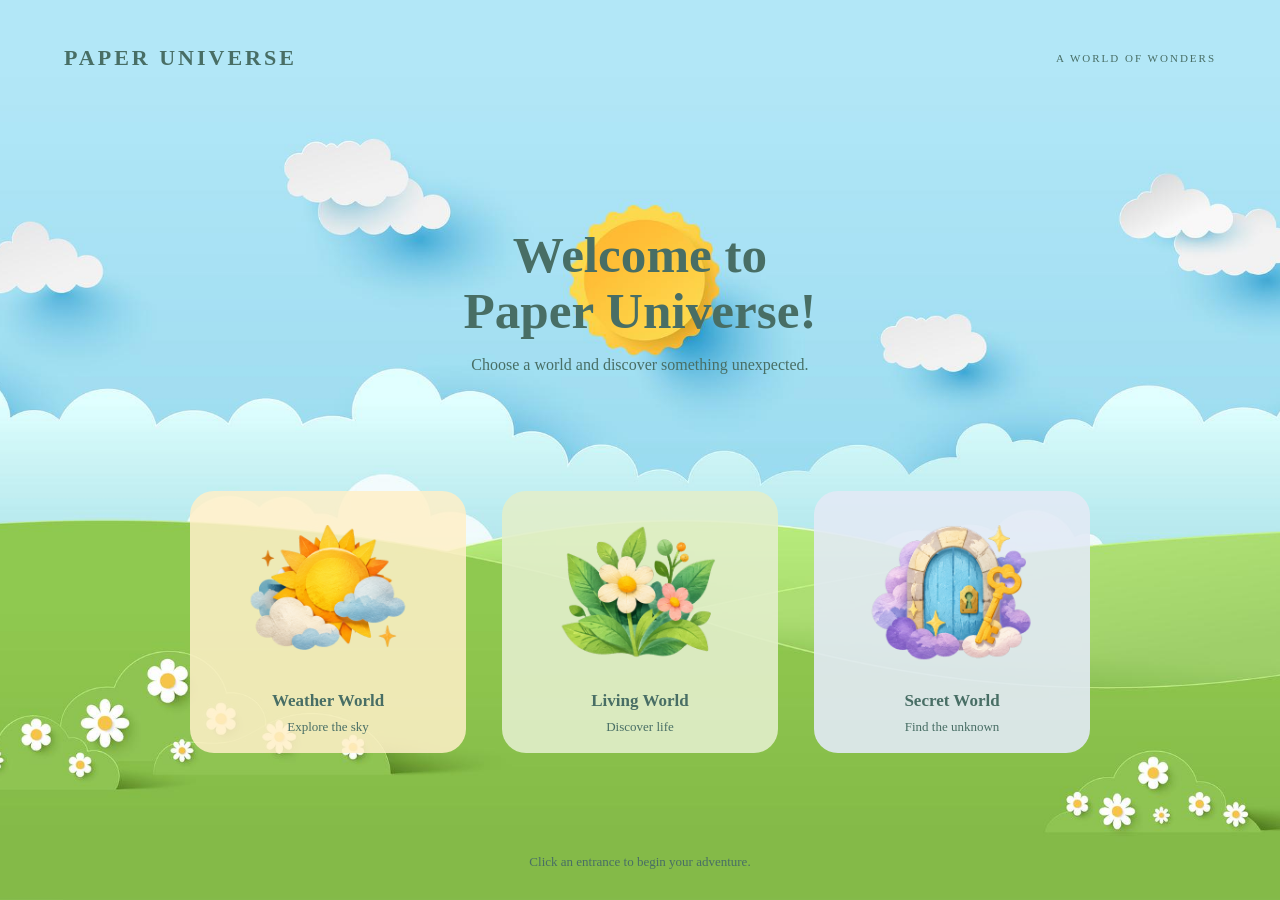
==== index.html @ 3b9266e7 "Add homepage experience Co-authored-by: Copilot <223556219+Copilot@users.noreply.github.com>" ====
<!DOCTYPE html>
<html lang="en">
<head>
    <meta charset="UTF-8">
    <meta name="viewport" content="width=device-width, initial-scale=1.0">

    <title>Paper Universe</title>

    <link rel="stylesheet" href="css/homepage.css">
</head>

<body>

    <main class="home-screen">

        <!-- Header -->
        <header class="header">
            <h1>PAPER UNIVERSE</h1>
            <span>A WORLD OF WONDERS</span>
        </header>

        <!-- Welcome -->
        <section class="welcome">
            <h2>Welcome to<br>Paper Universe!</h2>

            <p>
                Choose a world and discover something unexpected.
            </p>
        </section>

        <!-- World Selection -->
        <section class="world-selection">

            <a href="weather-world/index.html"
               class="world-card weather">

                <img src="assets/weather-entry.png"
                     alt="Paper sun">

                <h3>Weather World</h3>
                <p>Explore the sky</p>
            </a>

            <a href="living-world/index.html"
               class="world-card living">

                <img src="assets/living-entry.png"
                     alt="Paper leaf">

                <h3>Living World</h3>
                <p>Discover life</p>
            </a>

            <a href="secret-world/index.html"
               class="world-card secret">

                <img src="assets/secret-entry.png"
                     alt="Secret paper door">

                <h3>Secret World</h3>
                <p>Find the unknown</p>
            </a>

        </section>

        <!-- Footer -->
        <footer>
            Click an entrance to begin your adventure.
        </footer>

    </main>

    <script src="js/homepage.js"></script>

</body>
</html>
---- css/homepage.css ----
* {
    box-sizing: border-box;
}

body {
    margin: 0;
    font-family: Georgia, serif;
    color: #486E65;
}

.home-screen {
    width: 100%;
    min-height: 100vh;
    padding: 30px 5vw;

    display: flex;
    flex-direction: column;
    align-items: center;
    justify-content: space-between;

    background-image: url("../assets/landscape-bg.png");
    background-size: cover;
    background-position: center;
}

/* Header */

.header {
    width: 100%;
    display: flex;
    justify-content: space-between;
    align-items: center;
}

.header h1 {
    font-size: 22px;
    letter-spacing: 3px;
}

.header span {
    font-size: 11px;
    letter-spacing: 2px;
}

/* Welcome */

.welcome {
    text-align: center;
    margin-top: 2vh;
}

.welcome h2 {
    font-size: clamp(36px, 4vw, 64px);
    line-height: 1.1;
    margin-bottom: 14px;
}

.welcome p {
    font-size: 16px;
}

/* World Selection */

.world-selection {
    width: min(900px, 90%);

    display: grid;
    grid-template-columns: repeat(3, 1fr);
    gap: 36px;

    margin: 20px auto;
}

.world-card {
    text-align: center;
    text-decoration: none;
    color: inherit;

    padding: 18px 12px;
    border-radius: 24px;

    transition: transform 0.3s ease;
}

.world-card img {
    width: 100%;
    height: 170px;
    object-fit: contain;

    transition: transform 0.3s ease;
}

/* Hover Animation */

.world-card:hover {
    transform: translateY(-10px);
}

.world-card:hover img {
    transform: scale(1.08) rotate(-4deg);
}

/* Entrance Colours */

.weather {
    background: rgba(255, 240, 200, 0.85);
}

.living {
    background: rgba(227, 239, 203, 0.9);
}

.secret {
    background: rgba(227, 234, 245, 0.9);
}

/* Text */

.world-card h3 {
    font-size: 17px;
    margin: 8px 0;
}

.world-card p {
    font-size: 13px;
    margin: 0;
}

footer {
    font-size: 13px;
}
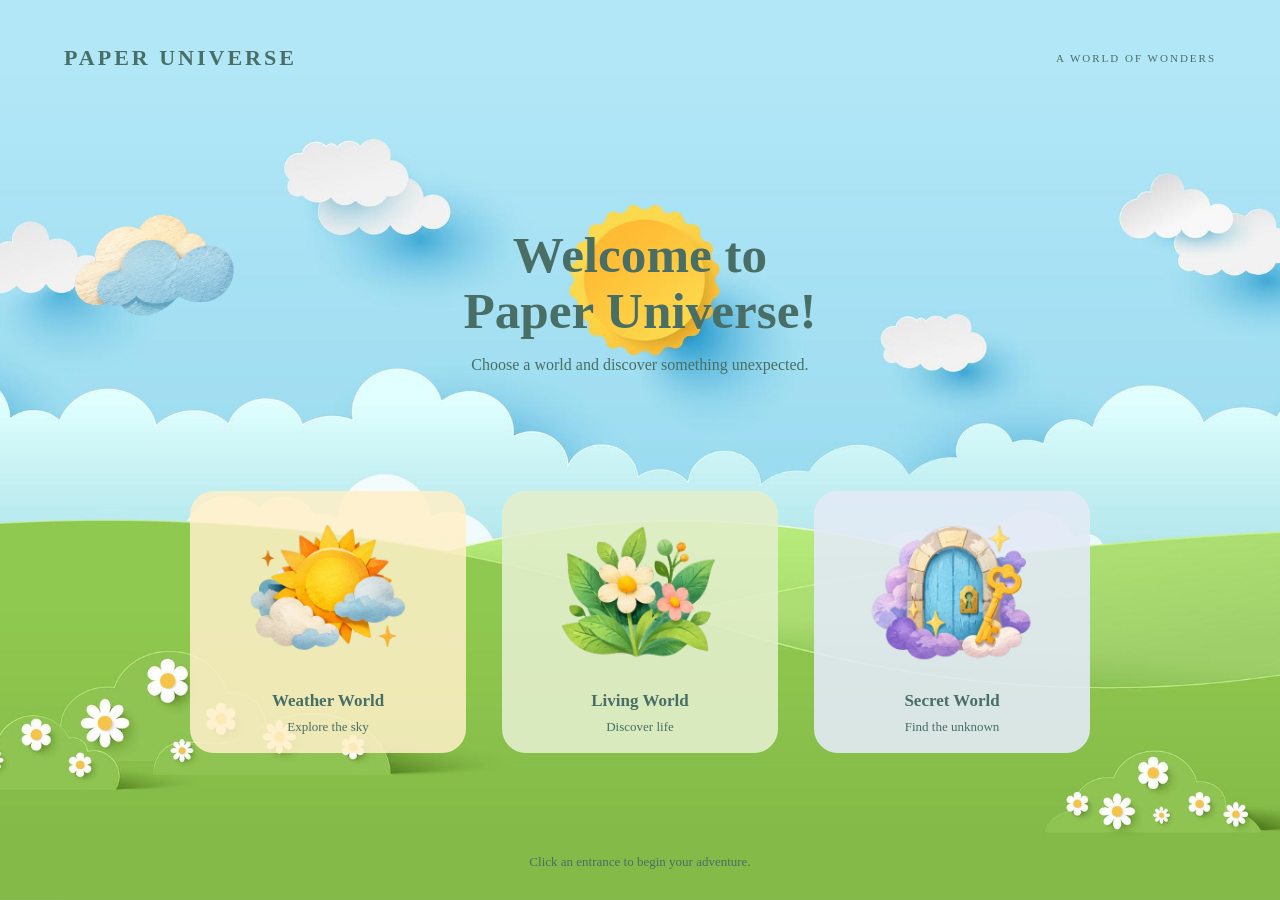
==== commit 7bbfcf35: "feat: create Paper Universe homepage" ====
--- a/index.html
+++ b/index.html
@@ -13,6 +13,10 @@
 <body>
 
     <main class="home-screen">
+
+        <img class="floating-cloud"
+            src="assets/cloud-small-01.png"
+            alt="">
 
         <!-- Header -->
         <header class="header">
--- a/css/homepage.css
+++ b/css/homepage.css
@@ -130,3 +130,44 @@
 footer {
     font-size: 13px;
 }
+
+
+.floating-cloud {
+    position: absolute;
+    top: 18%;
+    left: 5%;
+    width: 180px;
+
+    animation: floatCloud 8s ease-in-out infinite alternate;
+
+    pointer-events: none;
+}
+
+@keyframes floatCloud {
+    from {
+        transform: translateX(0);
+    }
+
+    to {
+        transform: translateX(45px);
+    }
+}
+
+
+.world-card {
+    cursor: pointer;
+    transform-origin: center bottom;
+}
+
+.world-card:hover {
+    transform: translateY(-12px) rotate(-2deg);
+}
+
+.world-card:active {
+    transform: translateY(-3px) scale(0.97);
+}
+
+.world-card:focus-visible {
+    outline: 3px dashed #486E65;
+    outline-offset: 5px;
+}
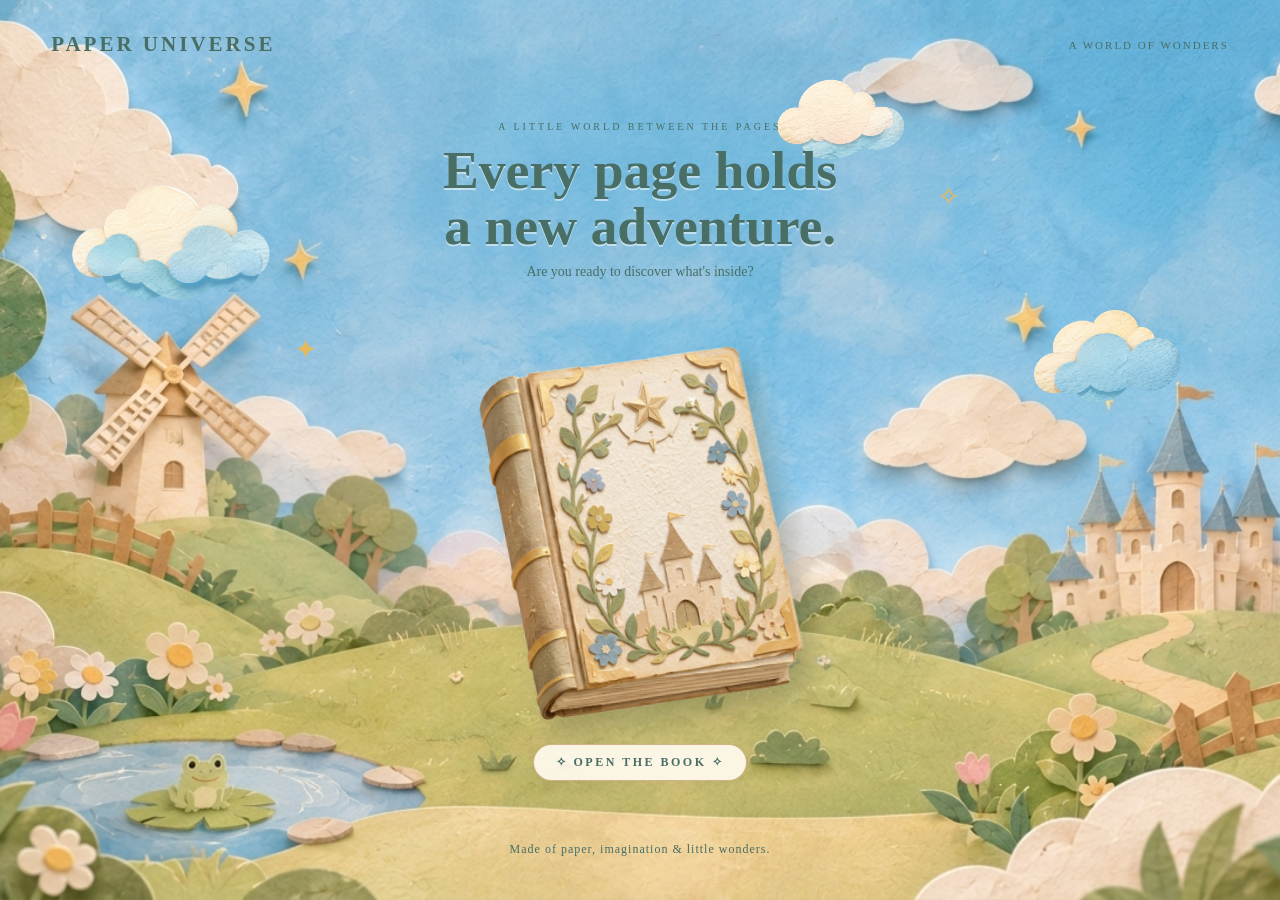
==== commit 0bf72a99: "feat: update Paper Universe homepage" ====
--- a/index.html
+++ b/index.html
@@ -4,78 +4,69 @@
 <head>
     <meta charset="UTF-8">
     <meta name="viewport" content="width=device-width, initial-scale=1.0">
-
     <title>Paper Universe</title>
-
     <link rel="stylesheet" href="css/homepage.css">
 </head>
 
 <body>
-
     <main class="home-screen">
 
-        <img class="floating-cloud"
-            src="assets/cloud-small-01.png"
-            alt="">
-
-        <!-- Header -->
         <header class="header">
             <h1>PAPER UNIVERSE</h1>
             <span>A WORLD OF WONDERS</span>
         </header>
 
-        <!-- Welcome -->
         <section class="welcome">
-            <h2>Welcome to<br>Paper Universe!</h2>
-
-            <p>
-                Choose a world and discover something unexpected.
-            </p>
+            <p class="eyebrow">A LITTLE WORLD BETWEEN THE PAGES</p>
+            <h2>Every page holds<br>a new adventure.</h2>
+            <p>Are you ready to discover what's inside?</p>
         </section>
 
-        <!-- World Selection -->
-        <section class="world-selection">
 
-            <a href="weather-world/index.html"
-               class="world-card weather">
+<section class="book-area">
 
-                <img src="assets/weather-entry.png"
-                     alt="Paper sun">
+    <a href="book.html"
+       class="book-link"
+       aria-label="Open the storybook">
 
-                <h3>Weather World</h3>
-                <p>Explore the sky</p>
-            </a>
+        <img
+            src="assets/storybook.png"
+            alt="Paper Universe Storybook"
+            class="closed-book"
+        >
 
-            <a href="living-world/index.html"
-               class="world-card living">
+        <span class="open-hint">✧ OPEN THE BOOK ✧</span>
 
-                <img src="assets/living-entry.png"
-                     alt="Paper leaf">
+    </a>
 
-                <h3>Living World</h3>
-                <p>Discover life</p>
-            </a>
+</section>
 
-            <a href="secret-world/index.html"
-               class="world-card secret">
 
-                <img src="assets/secret-entry.png"
-                     alt="Secret paper door">
+        <img
+            src="assets/cloud-front.png"
+            class="floating-cloud cloud-one"
+            alt=""
+        >
 
-                <h3>Secret World</h3>
-                <p>Find the unknown</p>
-            </a>
+        <img
+            src="assets/cloud-small-01.png"
+            class="floating-cloud cloud-two"
+            alt=""
+        >
 
-        </section>
+        <img
+            src="assets/cloud-small-02.png"
+            class="floating-cloud cloud-three"
+            alt=""
+        >
+        <div class="floating-star star-one">✦</div>
+        <div class="floating-star star-two">✧</div>
 
-        <!-- Footer -->
         <footer>
-            Click an entrance to begin your adventure.
+            <span>Made of paper, imagination & little wonders.</span>
         </footer>
 
     </main>
-
     <script src="js/homepage.js"></script>
-
 </body>
 </html>
--- a/css/homepage.css
+++ b/css/homepage.css
@@ -1,6 +1,7 @@
 
 * {
     box-sizing: border-box;
+    cursor: url("../assets/elf-cursor.png") 48 48, auto;
 }
 
 body {
@@ -9,24 +10,30 @@
     color: #486E65;
 }
 
+
+
 .home-screen {
     width: 100%;
-    min-height: 100vh;
-    padding: 30px 5vw;
+    height: 100svh;
+    min-height: 600px;
+    margin: 0 auto;
+    padding: clamp(16px, 2vh, 28px) clamp(24px, 4vw, 60px);
 
     display: flex;
     flex-direction: column;
     align-items: center;
     justify-content: space-between;
 
+    position: relative;
+    overflow: hidden;
+
     background-image: url("../assets/landscape-bg.png");
     background-size: cover;
     background-position: center;
 }
 
-/* Header */
-
 .header {
+    z-index: 2;
     width: 100%;
     display: flex;
     justify-content: space-between;
@@ -34,7 +41,7 @@
 }
 
 .header h1 {
-    font-size: 22px;
+    font-size: 21px;
     letter-spacing: 3px;
 }
 
@@ -43,131 +50,331 @@
     letter-spacing: 2px;
 }
 
-/* Welcome */
 
 .welcome {
+    z-index: 2;
     text-align: center;
-    margin-top: 2vh;
+    margin-top: 0;
+    padding: 0 15px;
+}
+
+.eyebrow {
+    font-size: 10px;
+    letter-spacing: 3px;
 }
 
 .welcome h2 {
-    font-size: clamp(36px, 4vw, 64px);
-    line-height: 1.1;
-    margin-bottom: 14px;
-}
-
-.welcome p {
-    font-size: 16px;
-}
-
-/* World Selection */
-
-.world-selection {
-    width: min(900px, 90%);
-
-    display: grid;
-    grid-template-columns: repeat(3, 1fr);
-    gap: 36px;
-
-    margin: 20px auto;
-}
-
-.world-card {
+    font-size: clamp(34px, 4.2vw, 54px);
+    line-height: 1.05;
+    margin: 10px 0;
+    color: #496E65;
+    text-shadow: 0 2px 0 rgba(255,255,255,.5);
+}
+
+.welcome p:last-child {
+    font-size: 14px;
+    margin-top: 10px;
+}
+
+/* Book */
+
+
+/* Book */
+
+.book-area {
+    z-index: 2;
+    perspective: 1000px;
+    margin: 0 0 12px;
+    transform: translateY(-35px);
+}
+
+.book-link {
+    position: relative;
+    display: flex;
+    flex-direction: column;
+    align-items: center;
+    gap: 0;
+    color: inherit;
+    text-decoration: none;
+}
+
+
+.closed-book {
+    display: block;
+    width: clamp(250px, 27vw, 350px);
+    height: auto;
+    object-fit: contain;
+
+    transform: rotate(-4deg);
+    transition: transform .45s ease;
+
+    filter: drop-shadow(
+        12px 18px 14px rgba(66, 72, 45, .30)
+    );
+}
+
+.book-link:hover .closed-book {
+    transform: translateY(-12px) rotate(0deg) scale(1.03);
+}
+
+
+
+
+.open-hint {
+    position: relative;
+    z-index: 5;
+
+    display: inline-block;
+
+    font-size: 17px;
+    font-weight: bold;
+    letter-spacing: 3.5px;
+
+    padding: 17px 42px;
+    margin-top: -18px;
+
+    color: #496E65;
+    background: #fff8e8;
+
+    border: 1.5px solid rgba(190, 157, 105, .75);
+    border-radius: 45px;
+
+    box-shadow:
+        0 6px 0 #d9c49e,
+        0 11px 20px rgba(70, 70, 40, .22);
+
+    transition: all .3s ease;
+}
+
+.book-link:hover .open-hint {
+    transform: translateY(-5px);
+    box-shadow:
+        0 9px 0 #d9c49e,
+        0 15px 24px rgba(70, 70, 40, .25);
+}
+
+
+.book-pages {
+    position: absolute;
+    top: 8px;
+    right: -14px;
+    width: 96%;
+    height: 98%;
+    background: repeating-linear-gradient(
+        to right,
+        #f8edda 0px,
+        #f8edda 3px,
+        #e5d5bd 4px,
+        #f8edda 6px
+    );
+    border-radius: 4px 13px 13px 4px;
+    transform: skewY(2deg);
+}
+
+.book-cover {
+    position: absolute;
+    inset: 0;
+    border-radius: 8px 14px 14px 8px;
+    border: 5px solid #c5a47c;
+    background:
+        radial-gradient(ellipse at 50% 30%,
+            rgba(255,255,255,.65),
+            transparent 55%),
+        #e9d8b9;
+    box-shadow:
+        inset 7px 0 10px rgba(111, 77, 48, .16),
+        inset -4px 0 5px rgba(255,255,255,.4);
+    display: flex;
+    flex-direction: column;
+    align-items: center;
+    justify-content: center;
     text-align: center;
-    text-decoration: none;
-    color: inherit;
-
-    padding: 18px 12px;
-    border-radius: 24px;
-
-    transition: transform 0.3s ease;
-}
-
-.world-card img {
-    width: 100%;
-    height: 170px;
+}
+
+.cover-title {
+    padding: 20px;
+}
+
+.cover-title span,
+.cover-title small {
+    display: block;
+    letter-spacing: 3px;
+    font-size: 10px;
+}
+
+.cover-title strong {
+    display: block;
+    font-size: clamp(28px, 4vw, 42px);
+    line-height: 1.15;
+    margin: 17px 0;
+    color: #54756a;
+}
+
+.cover-decoration,
+.cover-flower {
+    color: #c99546;
+    font-size: 28px;
+}
+
+.cover-flower {
+    position: absolute;
+    bottom: 22px;
+}
+
+.open-hint {
+    font-size: 12px;
+    letter-spacing: 2.5px;
+    padding: 10px 22px;
+    background: rgba(255, 250, 238, .92);
+    border-radius: 30px;
+    box-shadow: 0 4px 12px rgba(80, 80, 50, .12);
+    transition: transform .3s;
+}
+
+.book-link:hover .open-hint {
+    transform: translateY(-3px);
+}
+
+/* Floating decorations */
+
+
+/* Floating paper clouds */
+
+.floating-cloud {
+    position: absolute;
+    z-index: 1;
+
+    height: auto;
     object-fit: contain;
 
-    transition: transform 0.3s ease;
-}
-
-/* Hover Animation */
-
-.world-card:hover {
-    transform: translateY(-10px);
-}
-
-.world-card:hover img {
-    transform: scale(1.08) rotate(-4deg);
-}
-
-/* Entrance Colours */
-
-.weather {
-    background: rgba(255, 240, 200, 0.85);
-}
-
-.living {
-    background: rgba(227, 239, 203, 0.9);
-}
-
-.secret {
-    background: rgba(227, 234, 245, 0.9);
-}
-
-/* Text */
-
-.world-card h3 {
-    font-size: 17px;
-    margin: 8px 0;
-}
-
-.world-card p {
-    font-size: 13px;
-    margin: 0;
+    pointer-events: none;
+    animation: cloudFloat 9s ease-in-out infinite alternate;
+}
+
+.cloud-one {
+    width: clamp(130px, 17vw, 230px);
+    top: 20%;
+    left: 5%;
+    animation-duration: 11s;
+}
+
+.cloud-two {
+    width: clamp(110px, 13vw, 180px);
+    top: 29%;
+    right: 7%;
+    animation-duration: 9s;
+    animation-delay: -3s;
+}
+
+.cloud-three {
+    width: clamp(100px, 12vw, 160px);
+    top: 7%;
+    right: 28%;
+    animation-duration: 13s;
+    animation-delay: -5s;
+}
+
+@keyframes cloudFloat {
+    0% {
+        transform: translateX(-12px);
+    }
+
+    100% {
+        transform: translateX(22px);
+    }
+}
+
+
+.floating-star {
+    position: absolute;
+    color: #e6b95f;
+    font-size: 28px;
+    pointer-events: none;
+    animation: twinkle 3s ease-in-out infinite;
+}
+
+.star-one {
+    top: 37%;
+    left: 23%;
+}
+
+.star-two {
+    top: 20%;
+    right: 25%;
+    animation-delay: 1s;
+}
+
+@keyframes twinkle {
+    0%, 100% { opacity: .5; transform: scale(.8); }
+    50% { opacity: 1; transform: scale(1.2); }
 }
 
 footer {
-    font-size: 13px;
-}
-
-
-.floating-cloud {
-    position: absolute;
-    top: 18%;
-    left: 5%;
-    width: 180px;
-
-    animation: floatCloud 8s ease-in-out infinite alternate;
-
-    pointer-events: none;
-}
-
-@keyframes floatCloud {
-    from {
-        transform: translateX(0);
-    }
-
-    to {
-        transform: translateX(45px);
-    }
-}
-
-
-.world-card {
-    cursor: pointer;
-    transform-origin: center bottom;
-}
-
-.world-card:hover {
-    transform: translateY(-12px) rotate(-2deg);
-}
-
-.world-card:active {
-    transform: translateY(-3px) scale(0.97);
-}
-
-.world-card:focus-visible {
-    outline: 3px dashed #486E65;
-    outline-offset: 5px;
-}
+    position: relative;
+    z-index: 2;
+
+    font-size: 12px;
+    letter-spacing: 1px;
+    text-align: center;
+
+    transform: translateY(-25px);
+}
+
+@media (max-width: 600px) {
+    .header span {
+        display: none;
+    }
+
+    .welcome h2 {
+        font-size: 36px;
+    }
+}
+
+@media (prefers-reduced-motion: reduce) {
+    *, *::before, *::after {
+        animation-duration: .01ms !important;
+        transition-duration: .01ms !important;
+    }
+}
+
+
+/* Short desktop screens */
+@media (max-height: 750px) and (min-width: 601px) {
+    .welcome h2 {
+        font-size: clamp(32px, 3.6vw, 46px);
+        margin: 6px 0;
+    }
+
+    .welcome p:last-child {
+        font-size: 13px;
+    }
+
+    .closed-book {
+        width: clamp(180px, 18vw, 235px);
+        height: clamp(230px, 24vw, 295px);
+    }
+
+    .book-area {
+        margin: 0 0 5px;
+    }
+
+    .book-link {
+        gap: 12px;
+    }
+}
+
+/* Smaller screens */
+@media (max-width: 600px) {
+    .header span {
+        display: none;
+    }
+
+    .welcome h2 {
+        font-size: 36px;
+    }
+
+    .closed-book {
+        width: 210px;
+        height: 270px;
+    }
+}
